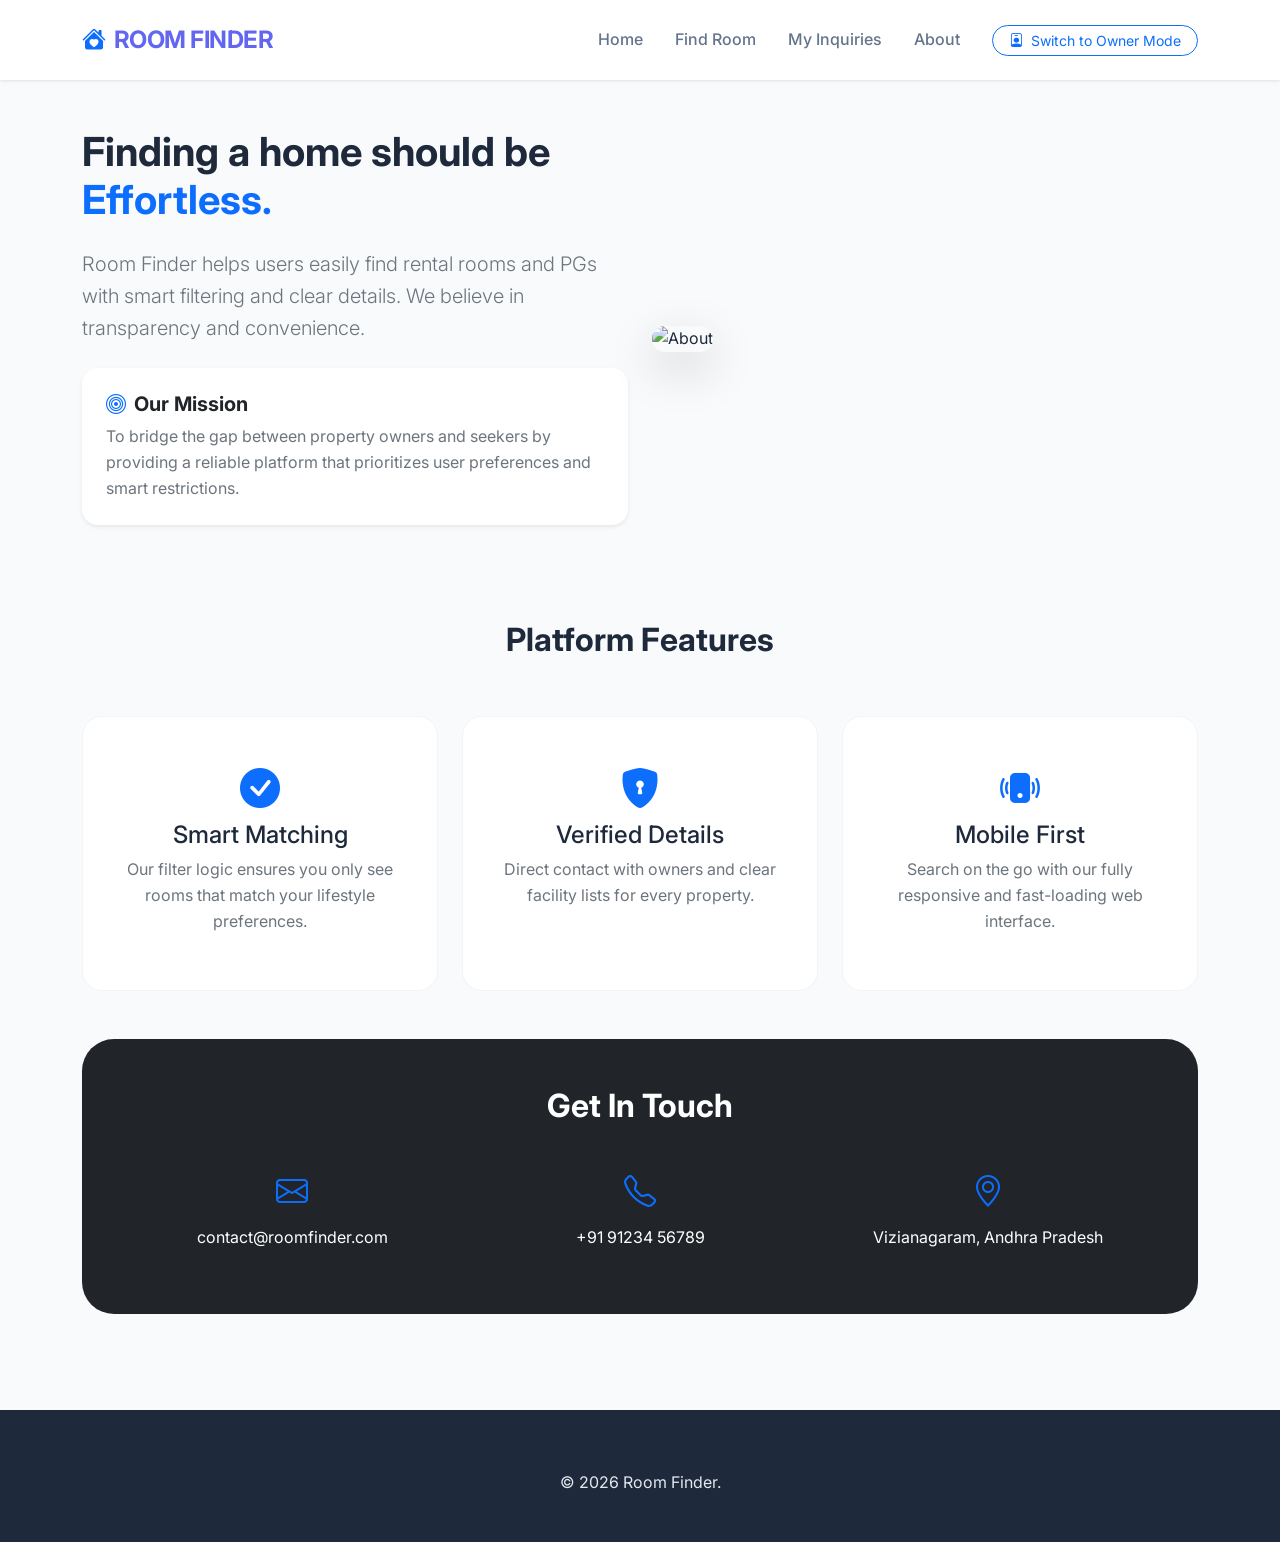
==== about.html @ 03b80bf7 "Add files via upload" ====
<!DOCTYPE html>
<html lang="en">
<head>
    <meta charset="UTF-8">
    <meta name="viewport" content="width=device-width, initial-scale=1.0">
    <title>About Us - ROOM FINDER</title>
    <!-- Bootstrap CSS -->
    <link href="https://cdn.jsdelivr.net/npm/bootstrap@5.3.0/dist/css/bootstrap.min.css" rel="stylesheet">
    <!-- Bootstrap Icons -->
    <link rel="stylesheet" href="https://cdn.jsdelivr.net/npm/bootstrap-icons@1.11.1/font/bootstrap-icons.css">
    <!-- Custom CSS -->
    <link rel="stylesheet" href="style.css">
</head>
<body>

    <!-- Navigation -->
    <nav class="navbar navbar-expand-lg sticky-top">
        <div class="container">
            <a class="navbar-brand" href="index.html">
                <i class="bi bi-house-heart-fill me-2 text-primary"></i>ROOM FINDER
            </a>
            <button class="navbar-toggler" type="button" data-bs-toggle="collapse" data-bs-target="#navbarNav">
                <span class="navbar-toggler-icon"></span>
            </button>
            <div class="collapse navbar-collapse" id="navbarNav">
                <ul class="navbar-nav ms-auto align-items-center">
                    <li class="nav-item"><a class="nav-link" href="index.html">Home</a></li>
                    <li class="nav-item"><a class="nav-link" href="find.html">Find Room</a></li>
                    <!-- User Only -->
                    <li class="nav-item user-only"><a class="nav-link" href="my-inquiries.html">My Inquiries</a></li>
                    <!-- Owner Only -->
                    <li class="nav-item owner-only d-none"><a class="nav-link" href="messages.html">Inbox</a></li>
                    <li class="nav-item owner-only d-none"><a class="nav-link" href="add.html">Add Room</a></li>
                    <li class="nav-item"><a class="nav-link" href="about.html">About</a></li>
                    <li class="ms-lg-3">
                        <button id="roleToggle" class="btn btn-sm btn-outline-primary rounded-pill px-3" onclick="toggleRole()">
                            <i class="bi bi-person-badge me-1"></i> Switch to Owner
                        </button>
                    </li>
                </ul>
            </div>
        </div>
    </nav>

    <div class="container py-5">
        <div class="row align-items-center mb-5">
            <div class="col-lg-6 animate-up">
                <h1 class="fw-bold mb-4">Finding a home should be <span class="text-primary">Effortless.</span></h1>
                <p class="lead text-secondary mb-4">Room Finder helps users easily find rental rooms and PGs with smart filtering and clear details. We believe in transparency and convenience.</p>
                <div class="card border-0 shadow-sm rounded-4 p-4 mb-4">
                    <h5 class="fw-bold"><i class="bi bi-bullseye me-2 text-primary"></i>Our Mission</h5>
                    <p class="text-secondary mb-0">To bridge the gap between property owners and seekers by providing a reliable platform that prioritizes user preferences and smart restrictions.</p>
                </div>
            </div>
            <div class="col-lg-6 animate-up" style="animation-delay: 0.1s;">
                <img src="https://images.unsplash.com/photo-1560518883-ce09059eeffa?auto=format&fit=crop&w=800&q=80" alt="About" class="img-fluid rounded-5 shadow-lg">
            </div>
        </div>

        <div class="row g-4 mt-5">
            <div class="col-12 text-center mb-4">
                <h2 class="fw-bold">Platform Features</h2>
            </div>
            <div class="col-md-4">
                <div class="feature-card">
                    <i class="bi bi-check-circle-fill text-primary mb-3 fs-1"></i>
                    <h4>Smart Matching</h4>
                    <p class="text-secondary">Our filter logic ensures you only see rooms that match your lifestyle preferences.</p>
                </div>
            </div>
            <div class="col-md-4">
                <div class="feature-card">
                    <i class="bi bi-shield-lock-fill text-primary mb-3 fs-1"></i>
                    <h4>Verified Details</h4>
                    <p class="text-secondary">Direct contact with owners and clear facility lists for every property.</p>
                </div>
            </div>
            <div class="col-md-4">
                <div class="feature-card">
                    <i class="bi bi-phone-vibrate-fill text-primary mb-3 fs-1"></i>
                    <h4>Mobile First</h4>
                    <p class="text-secondary">Search on the go with our fully responsive and fast-loading web interface.</p>
                </div>
            </div>
        </div>

        <!-- Contact Info -->
        <div class="row mt-5 animate-up">
            <div class="col-12">
                <div class="bg-dark text-white p-5 rounded-5 text-center">
                    <h2 class="fw-bold mb-4">Get In Touch</h2>
                    <div class="row g-4 pt-3">
                        <div class="col-md-4">
                            <i class="bi bi-envelope fs-2 text-primary"></i>
                            <p class="mt-2">contact@roomfinder.com</p>
                        </div>
                        <div class="col-md-4">
                            <i class="bi bi-telephone fs-2 text-primary"></i>
                            <p class="mt-2">+91 91234 56789</p>
                        </div>
                        <div class="col-md-4">
                            <i class="bi bi-geo-alt fs-2 text-primary"></i>
                            <p class="mt-2">Vizianagaram, Andhra Pradesh</p>
                        </div>
                    </div>
                </div>
            </div>
        </div>
    </div>

    <!-- Footer -->
    <footer class="mt-5">
        <div class="container text-center">
            <p>&copy; 2026 Room Finder.</p>
        </div>
    </footer>

    <!-- Bootstrap JS -->
    <script src="https://cdn.jsdelivr.net/npm/bootstrap@5.3.0/dist/js/bootstrap.bundle.min.js"></script>
    <!-- Custom JS -->
    <script src="script.js"></script>
</body>
</html>
---- style.css ----
@import url('https://fonts.googleapis.com/css2?family=Inter:wght@300;400;500;600;700&display=swap');

:root {
    --primary-color: #6366f1;
    --primary-hover: #4f46e5;
    --secondary-color: #64748b;
    --dark-color: #1e293b;
    --light-bg: #f8fafc;
    --white: #ffffff;
    --transition: all 0.3s ease;
    --shadow: 0 10px 15px -3px rgba(0, 0, 0, 0.1), 0 4px 6px -2px rgba(0, 0, 0, 0.05);
    --shadow-lg: 0 20px 25px -5px rgba(0, 0, 0, 0.1), 0 10px 10px -5px rgba(0, 0, 0, 0.04);
}

body {
    font-family: 'Inter', sans-serif;
    background-color: var(--light-bg);
    color: var(--dark-color);
    line-height: 1.6;
}

/* Navbar */
.navbar {
    background-color: var(--white) !important;
    box-shadow: 0 1px 3px 0 rgba(0, 0, 0, 0.1);
    padding: 1rem 0;
}

.navbar-brand {
    font-weight: 700;
    color: var(--primary-color) !important;
    font-size: 1.5rem;
    letter-spacing: -0.5px;
}

.nav-link {
    font-weight: 500;
    color: var(--secondary-color) !important;
    transition: var(--transition);
    margin: 0 0.5rem;
}

.nav-link:hover, .nav-link.active {
    color: var(--primary-color) !important;
}

/* Hero Section */
.hero {
    padding: 100px 0;
    background: linear-gradient(135deg, #f5f7ff 0%, #ffffff 100%);
    text-align: center;
}

.hero h1 {
    font-weight: 800;
    font-size: 3rem;
    color: var(--dark-color);
    margin-bottom: 1.5rem;
}

.hero p {
    font-size: 1.25rem;
    color: var(--secondary-color);
    max-width: 700px;
    margin: 0 auto 2rem;
}

/* Search Bar */
.search-container {
    background: var(--white);
    padding: 30px;
    border-radius: 20px;
    box-shadow: var(--shadow-lg);
    margin-top: -50px;
    position: relative;
    z-index: 10;
}

.form-control, .form-select {
    padding: 0.75rem 1rem;
    border-radius: 10px;
    border: 1px solid #e2e8f0;
}

.form-control:focus, .form-select:focus {
    box-shadow: 0 0 0 3px rgba(99, 102, 241, 0.1);
    border-color: var(--primary-color);
}

.btn-primary {
    background-color: var(--primary-color);
    border: none;
    padding: 0.75rem 2rem;
    border-radius: 10px;
    font-weight: 600;
    transition: var(--transition);
}

.btn-primary:hover {
    background-color: var(--primary-hover);
    transform: translateY(-2px);
}

/* Cards */
.feature-card {
    background: var(--white);
    padding: 2.5rem;
    border-radius: 20px;
    text-align: center;
    transition: var(--transition);
    border: 1px solid #f1f5f9;
    height: 100%;
}

.feature-card:hover {
    transform: translateY(-10px);
    box-shadow: var(--shadow);
}

.feature-icon {
    font-size: 2.5rem;
    color: var(--primary-color);
    margin-bottom: 1.5rem;
    background: #eff6ff;
    width: 80px;
    height: 80px;
    display: flex;
    align-items: center;
    justify-content: center;
    border-radius: 50%;
    margin-left: auto;
    margin-right: auto;
}

.room-card {
    border: none;
    border-radius: 20px;
    overflow: hidden;
    box-shadow: var(--shadow);
    transition: var(--transition);
    background: var(--white);
    margin-bottom: 30px;
    height: 100%;
}

.room-card:hover {
    transform: translateY(-5px);
    box-shadow: var(--shadow-lg);
}

.room-card img {
    height: 220px;
    object-fit: cover;
    transition: var(--transition);
}

.room-card:hover img {
    transform: scale(1.05);
}

.room-card .card-body {
    padding: 1.5rem;
}

.price-tag {
    font-size: 1.25rem;
    font-weight: 700;
    color: var(--primary-color);
}

.room-type {
    font-size: 0.875rem;
    text-transform: uppercase;
    font-weight: 600;
    color: var(--secondary-color);
    letter-spacing: 0.5px;
}

/* Footer */
footer {
    background-color: var(--dark-color);
    color: #e2e8f0;
    padding: 60px 0 30px;
    margin-top: 80px;
}

footer a {
    color: #cbd5e1;
    text-decoration: none;
    transition: var(--transition);
}

footer a:hover {
    color: var(--white);
}

.social-links a {
    font-size: 1.25rem;
    margin-right: 1.5rem;
}

/* Animations */
@keyframes fadeInUp {
    from {
        opacity: 0;
        transform: translateY(20px);
    }
    to {
        opacity: 1;
        transform: translateY(0);
    }
}

.animate-up {
    animation: fadeInUp 0.6s ease-out forwards;
}

/* Custom Scrollbar */
::-webkit-scrollbar {
    width: 8px;
}

::-webkit-scrollbar-track {
    background: #f1f5f9;
}

::-webkit-scrollbar-thumb {
    background: #cbd5e1;
    border-radius: 4px;
}

::-webkit-scrollbar-thumb:hover {
    background: #94a3b8;
}

/* Badge Styles */
.badge-restriction {
    background: #fee2e2;
    color: #ef4444;
    font-weight: 500;
    margin-right: 5px;
    margin-bottom: 5px;
    padding: 5px 10px;
    border-radius: 6px;
    font-size: 0.75rem;
}

.badge-facility {
    background: #dcfce7;
    color: #10b981;
    font-weight: 500;
    margin-right: 5px;
    margin-bottom: 5px;
    padding: 5px 10px;
    border-radius: 6px;
    font-size: 0.75rem;
}
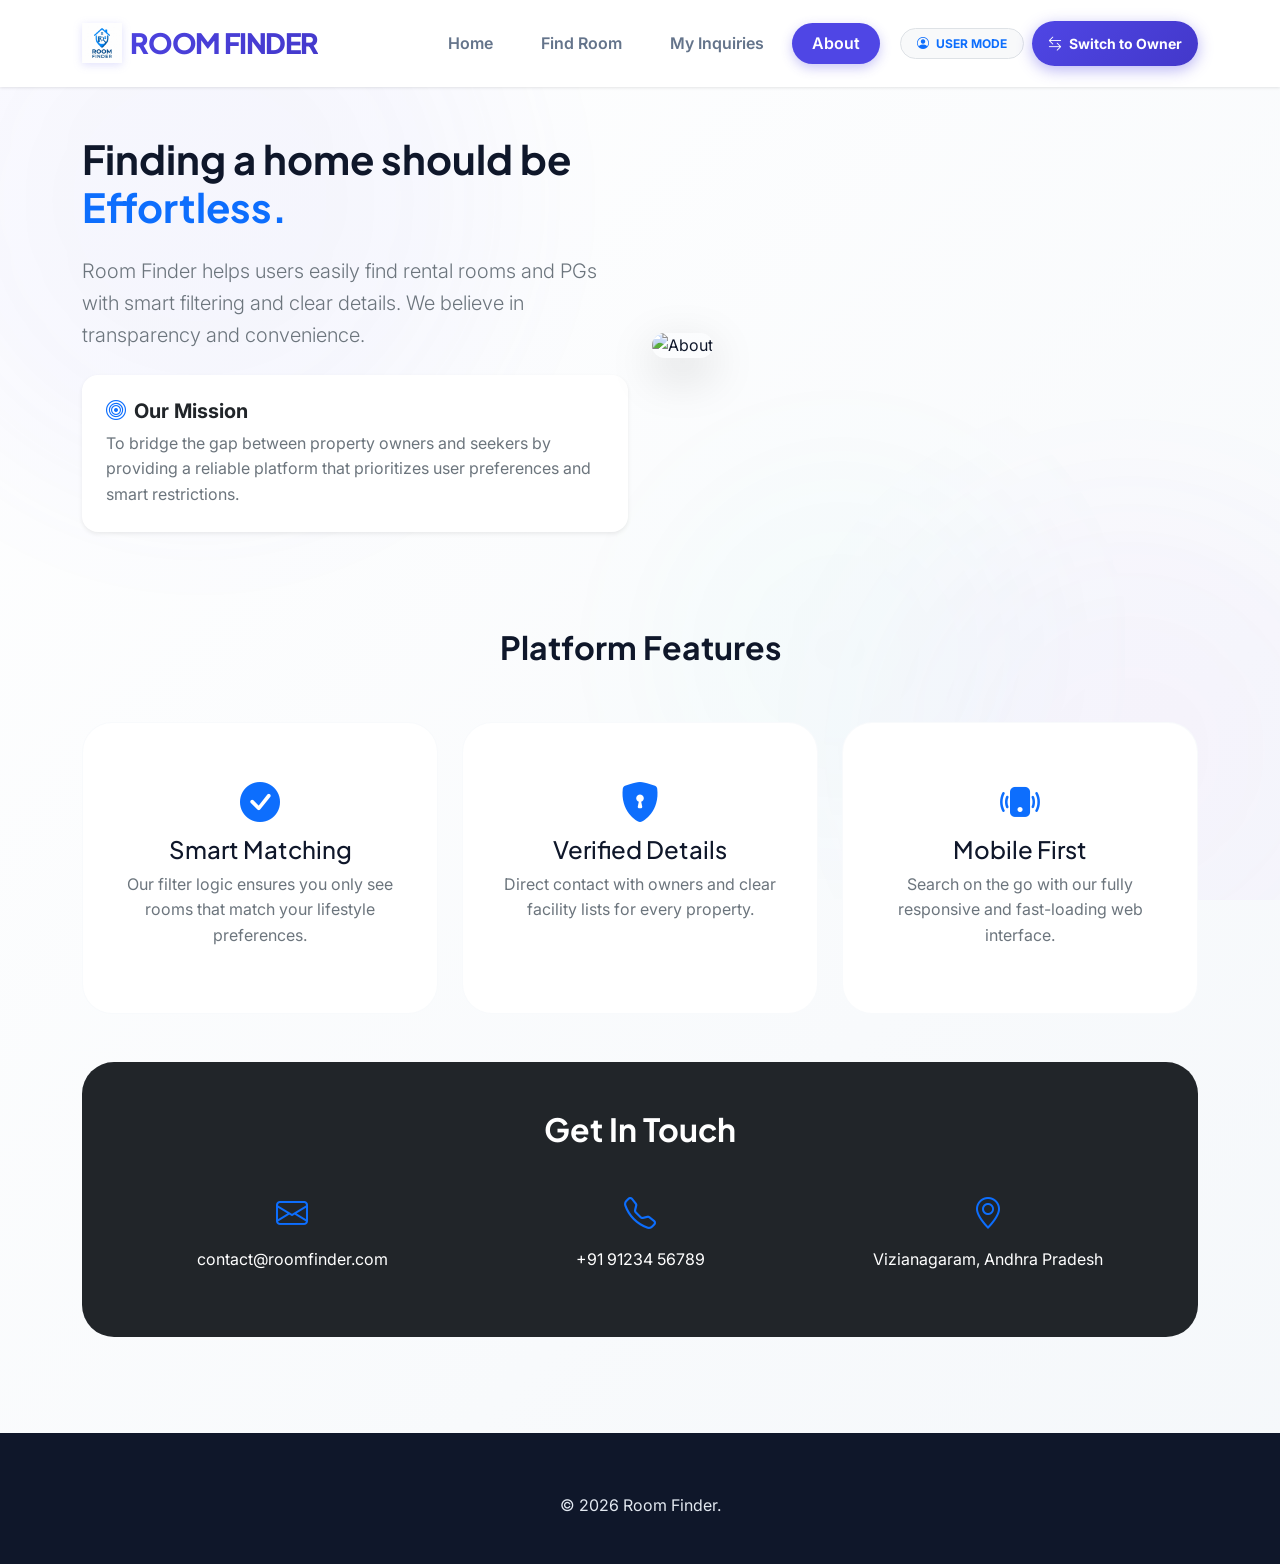
==== commit 12ebfd1d: "Add files via upload" ====
--- a/about.html
+++ b/about.html
@@ -12,12 +12,18 @@
     <link rel="stylesheet" href="style.css">
 </head>
 <body>
+    <!-- Animated Mesh Background -->
+    <div class="mesh-background">
+        <div class="blob blob-1"></div>
+        <div class="blob blob-2"></div>
+        <div class="blob blob-3"></div>
+    </div>
 
     <!-- Navigation -->
     <nav class="navbar navbar-expand-lg sticky-top">
         <div class="container">
             <a class="navbar-brand" href="index.html">
-                <i class="bi bi-house-heart-fill me-2 text-primary"></i>ROOM FINDER
+                <img src="logo.png" alt="Room Finder" height="40" class="me-2">ROOM FINDER
             </a>
             <button class="navbar-toggler" type="button" data-bs-toggle="collapse" data-bs-target="#navbarNav">
                 <span class="navbar-toggler-icon"></span>
@@ -31,10 +37,13 @@
                     <!-- Owner Only -->
                     <li class="nav-item owner-only d-none"><a class="nav-link" href="messages.html">Inbox</a></li>
                     <li class="nav-item owner-only d-none"><a class="nav-link" href="add.html">Add Room</a></li>
-                    <li class="nav-item"><a class="nav-link" href="about.html">About</a></li>
-                    <li class="ms-lg-3">
-                        <button id="roleToggle" class="btn btn-sm btn-outline-primary rounded-pill px-3" onclick="toggleRole()">
-                            <i class="bi bi-person-badge me-1"></i> Switch to Owner
+                    <li class="nav-item"><a class="nav-link active" href="about.html">About</a></li>
+                    <li class="ms-lg-3 d-flex align-items-center gap-2">
+                        <span id="roleIndicator" class="badge rounded-pill bg-light text-primary border px-3 py-2 fw-bold">
+                            <i class="bi bi-person-circle me-1"></i> USER MODE
+                        </span>
+                        <button id="roleToggle" class="btn btn-sm btn-primary rounded-pill px-3" onclick="toggleRole()">
+                            <i class="bi bi-arrow-left-right me-1"></i> Switch Mode
                         </button>
                     </li>
                 </ul>
--- a/style.css
+++ b/style.css
@@ -1,22 +1,35 @@
-@import url('https://fonts.googleapis.com/css2?family=Inter:wght@300;400;500;600;700&display=swap');
+@import url('https://fonts.googleapis.com/css2?family=Plus+Jakarta+Sans:wght@400;500;600;700;800&family=Inter:wght@300;400;500;600&display=swap');
 
 :root {
-    --primary-color: #6366f1;
-    --primary-hover: #4f46e5;
+    --primary-color: #4f46e5;
+    --primary-hover: #4338ca;
+    --primary-light: #eef2ff;
     --secondary-color: #64748b;
-    --dark-color: #1e293b;
+    --dark-color: #0f172a;
+    --slate-700: #334155;
+    --slate-800: #1e293b;
     --light-bg: #f8fafc;
     --white: #ffffff;
-    --transition: all 0.3s ease;
-    --shadow: 0 10px 15px -3px rgba(0, 0, 0, 0.1), 0 4px 6px -2px rgba(0, 0, 0, 0.05);
-    --shadow-lg: 0 20px 25px -5px rgba(0, 0, 0, 0.1), 0 10px 10px -5px rgba(0, 0, 0, 0.04);
+    --transition: all 0.4s cubic-bezier(0.4, 0, 0.2, 1);
+    --shadow: 0 4px 6px -1px rgb(0 0 0 / 0.1), 0 2px 4px -2px rgb(0 0 0 / 0.1);
+    --shadow-lg: 0 20px 25px -5px rgb(0 0 0 / 0.1), 0 8px 10px -6px rgb(0 0 0 / 0.1);
+    --shadow-xl: 0 25px 50px -12px rgb(0 0 0 / 0.25);
 }
 
 body {
     font-family: 'Inter', sans-serif;
-    background-color: var(--light-bg);
+    background: linear-gradient(-45deg, #f8fafc, #eff6ff, #f1f5f9, #ffffff);
+    background-size: 400% 400%;
+    animation: gradientBG 15s ease infinite;
     color: var(--dark-color);
     line-height: 1.6;
+    min-height: 100vh;
+}
+
+@keyframes gradientBG {
+    0% { background-position: 0% 50%; }
+    50% { background-position: 100% 50%; }
+    100% { background-position: 0% 50%; }
 }
 
 /* Navbar */
@@ -26,22 +39,82 @@
     padding: 1rem 0;
 }
 
+h1, h2, h3, h4, .navbar-brand, .brand-title {
+    font-family: 'Plus Jakarta Sans', sans-serif;
+}
+
 .navbar-brand {
-    font-weight: 700;
+    font-weight: 800;
+    background: linear-gradient(135deg, var(--primary-color) 0%, var(--primary-hover) 100%);
+    -webkit-background-clip: text;
+    -webkit-text-fill-color: transparent;
+    font-size: 1.75rem;
+    letter-spacing: -1.2px;
+    display: flex;
+    align-items: center;
+    transition: var(--transition);
+}
+
+.navbar-brand img {
+    filter: drop-shadow(0 2px 4px rgba(99, 102, 241, 0.2));
+}
+
+.navbar-brand:hover {
+    transform: scale(1.02);
+    opacity: 0.9;
+}
+
+/* Brand Header */
+.brand-header {
+    background-color: var(--white);
+    transition: var(--transition);
+}
+
+.brand-title {
+    font-weight: 900;
+    font-size: 3.5rem;
+    letter-spacing: -2px;
+    background: linear-gradient(135deg, var(--primary-color) 0%, var(--primary-hover) 100%);
+    -webkit-background-clip: text;
+    -webkit-text-fill-color: transparent;
+    margin-bottom: 0;
+    line-height: 1;
+}
+
+.brand-tagline {
+    font-weight: 600;
+    text-transform: uppercase;
+    letter-spacing: 5px;
+    font-size: 0.875rem;
+    margin-top: 0;
+}
+
+.logo-img {
+    transition: var(--transition);
+}
+
+.brand-identity-link:hover .logo-img {
+    transform: rotate(-5deg) scale(1.05);
+}
+
+.nav-link {
+    font-weight: 600;
+    color: var(--secondary-color) !important;
+    transition: var(--transition);
+    margin: 0 0.25rem;
+    padding: 0.5rem 1.25rem !important;
+    border-radius: 50px;
+}
+
+.nav-link:hover {
     color: var(--primary-color) !important;
-    font-size: 1.5rem;
-    letter-spacing: -0.5px;
-}
-
-.nav-link {
-    font-weight: 500;
-    color: var(--secondary-color) !important;
-    transition: var(--transition);
-    margin: 0 0.5rem;
-}
-
-.nav-link:hover, .nav-link.active {
-    color: var(--primary-color) !important;
+    background: var(--primary-light);
+}
+
+.nav-link.active {
+    color: var(--white) !important;
+    background: var(--primary-color);
+    box-shadow: 0 4px 12px rgba(79, 70, 229, 0.3);
 }
 
 /* Hero Section */
@@ -68,12 +141,31 @@
 /* Search Bar */
 .search-container {
     background: var(--white);
-    padding: 30px;
-    border-radius: 20px;
-    box-shadow: var(--shadow-lg);
-    margin-top: -50px;
+    padding: 2.5rem;
+    border-radius: 35px;
+    box-shadow: 0 40px 100px -20px rgba(0, 0, 0, 0.1);
+    border: 1px solid rgba(0, 0, 0, 0.05);
+    margin-top: -80px;
     position: relative;
-    z-index: 10;
+    z-index: 50;
+}
+
+.search-container .form-label {
+    color: var(--dark-color);
+    font-weight: 700;
+    margin-bottom: 0.5rem;
+    font-size: 0.95rem;
+}
+
+.search-container .form-control, .search-container .form-select {
+    border: 2px solid #f1f5f9;
+    font-weight: 500;
+    color: var(--slate-800);
+}
+
+.search-container .form-control::placeholder {
+    color: var(--secondary-color);
+    opacity: 0.7;
 }
 
 .form-control, .form-select {
@@ -88,33 +180,62 @@
 }
 
 .btn-primary {
-    background-color: var(--primary-color);
+    background: linear-gradient(135deg, var(--primary-color) 0%, var(--primary-hover) 100%);
     border: none;
-    padding: 0.75rem 2rem;
-    border-radius: 10px;
-    font-weight: 600;
-    transition: var(--transition);
+    padding: 0.75rem 2.5rem;
+    border-radius: 50px;
+    font-weight: 700;
+    color: var(--white);
+    transition: var(--transition);
+    box-shadow: 0 4px 15px rgba(79, 70, 229, 0.4);
+    position: relative;
+    overflow: hidden;
+}
+
+.btn-primary::after {
+    content: '';
+    position: absolute;
+    top: -50%;
+    left: -50%;
+    width: 200%;
+    height: 200%;
+    background: radial-gradient(circle, rgba(255, 255, 255, 0.2) 0%, transparent 60%);
+    opacity: 0;
+    transition: var(--transition);
+    pointer-events: none;
 }
 
 .btn-primary:hover {
-    background-color: var(--primary-hover);
-    transform: translateY(-2px);
+    background: linear-gradient(135deg, var(--primary-hover) 0%, var(--primary-color) 100%);
+    transform: translateY(-3px);
+    box-shadow: 0 8px 25px rgba(79, 70, 229, 0.5);
+}
+
+.btn-primary:hover::after {
+    opacity: 1;
+}
+
+.btn-primary:active {
+    transform: translateY(1px);
 }
 
 /* Cards */
 .feature-card {
     background: var(--white);
-    padding: 2.5rem;
-    border-radius: 20px;
+    padding: 3rem 2rem;
+    border-radius: 30px;
     text-align: center;
     transition: var(--transition);
-    border: 1px solid #f1f5f9;
+    border: 1px solid rgba(241, 245, 249, 0.5);
     height: 100%;
+    position: relative;
+    z-index: 5;
 }
 
 .feature-card:hover {
-    transform: translateY(-10px);
-    box-shadow: var(--shadow);
+    transform: translateY(-12px);
+    box-shadow: var(--shadow-xl);
+    border-color: var(--primary-light);
 }
 
 .feature-icon {
@@ -134,18 +255,19 @@
 
 .room-card {
     border: none;
-    border-radius: 20px;
+    border-radius: 30px;
     overflow: hidden;
-    box-shadow: var(--shadow);
+    box-shadow: var(--shadow-lg);
     transition: var(--transition);
     background: var(--white);
     margin-bottom: 30px;
     height: 100%;
+    border: 1px solid rgba(0,0,0,0.03);
 }
 
 .room-card:hover {
-    transform: translateY(-5px);
-    box-shadow: var(--shadow-lg);
+    transform: translateY(-8px);
+    box-shadow: var(--shadow-xl);
 }
 
 .room-card img {
@@ -255,3 +377,175 @@
     border-radius: 6px;
     font-size: 0.75rem;
 }
+
+/* Brand Header */
+.brand-header {
+    position: relative;
+    overflow: hidden;
+}
+
+.brand-header::before {
+    content: '';
+    position: absolute;
+    top: -50%;
+    left: -10%;
+    width: 40%;
+    height: 200%;
+    background: radial-gradient(circle, rgba(99, 102, 241, 0.05) 0%, transparent 70%);
+    transform: rotate(30deg);
+    pointer-events: none;
+}
+
+/* Floating Shapes */
+.floating-shapes-container {
+    position: absolute;
+    top: 0;
+    left: 0;
+    width: 100%;
+    height: 100%;
+    overflow: hidden;
+    z-index: 1;
+    pointer-events: none;
+}
+
+.shape {
+    position: absolute;
+    background: rgba(255, 255, 255, 0.1);
+    backdrop-filter: blur(5px);
+    border: 1px solid rgba(255, 255, 255, 0.2);
+    border-radius: 50%;
+    animation: float 25s infinite linear;
+}
+
+.shape-1 { width: 100px; height: 100px; top: 10%; left: 5%; animation-duration: 20s; }
+.shape-2 { width: 150px; height: 150px; top: 60%; left: 80%; animation-duration: 30s; }
+.shape-3 { width: 80px; height: 80px; top: 40%; left: 40%; animation-duration: 25s; }
+
+@keyframes float {
+    0% { transform: translateY(0) rotate(0deg); }
+    50% { transform: translateY(-100px) rotate(180deg); }
+    100% { transform: translateY(0) rotate(360deg); }
+}
+
+/* Glassmorphism */
+.glass-container {
+    background: rgba(255, 255, 255, 0.1) !important;
+    backdrop-filter: blur(10px) !important;
+    border: 1px solid rgba(255, 255, 255, 0.2) !important;
+    border-radius: 30px !important;
+}
+
+.hero {
+    position: relative;
+    overflow: hidden;
+}
+
+.hero-overlay {
+    position: absolute;
+    top: 0; left: 0; width: 100%; height: 100%;
+    background: radial-gradient(circle at 70% 30%, rgba(99, 102, 241, 0.2) 0%, transparent 60%);
+    z-index: 1;
+}
+
+.hero .container {
+    position: relative;
+    z-index: 5;
+}
+
+/* Branding & Stats */
+.stat-badge {
+    background: rgba(255, 255, 255, 0.1);
+    backdrop-filter: blur(5px);
+    border: 1px solid rgba(255, 255, 255, 0.2);
+    color: white;
+    padding: 8px 20px;
+    border-radius: 50px;
+    font-size: 0.9rem;
+    font-weight: 600;
+    margin-bottom: 25px;
+    display: inline-flex;
+    align-items: center;
+}
+
+.scroll-indicator {
+    width: 30px;
+    height: 50px;
+    border: 2px solid rgba(255, 255, 255, 0.3);
+    border-radius: 15px;
+    position: absolute;
+    bottom: 30px;
+    left: 50%;
+    transform: translateX(-50%);
+    z-index: 10;
+}
+
+.scroll-indicator::after {
+    content: '';
+    width: 4px;
+    height: 8px;
+    background: white;
+    position: absolute;
+    top: 10px;
+    left: 50%;
+    transform: translateX(-50%);
+    border-radius: 2px;
+    animation: scrollMove 2s infinite;
+}
+
+@keyframes scrollMove {
+    0% { transform: translate(-50%, 0); opacity: 1; }
+    100% { transform: translate(-50%, 20px); opacity: 0; }
+}
+
+/* Global Mesh Background */
+.mesh-background {
+    position: fixed;
+    top: 0;
+    left: 0;
+    width: 100%;
+    height: 100%;
+    z-index: -1;
+    overflow: hidden;
+    pointer-events: none;
+    opacity: 0.6;
+}
+
+.blob {
+    position: absolute;
+    border-radius: 50%;
+    filter: blur(80px);
+    opacity: 0.4;
+    animation: moveBlob 20s infinite alternate;
+}
+
+.blob-1 {
+    width: 600px;
+    height: 600px;
+    background: rgba(99, 102, 241, 0.2);
+    top: -100px;
+    left: -100px;
+}
+
+.blob-2 {
+    width: 500px;
+    height: 500px;
+    background: rgba(168, 85, 247, 0.15);
+    bottom: -100px;
+    right: -100px;
+    animation-delay: -5s;
+}
+
+.blob-3 {
+    width: 400px;
+    height: 400px;
+    background: rgba(45, 212, 191, 0.1);
+    top: 50%;
+    left: 50%;
+    animation-delay: -10s;
+}
+
+@keyframes moveBlob {
+    0% { transform: translate(0, 0) scale(1); }
+    50% { transform: translate(100px, 50px) scale(1.1); }
+    100% { transform: translate(-50px, 100px) scale(0.9); }
+}
